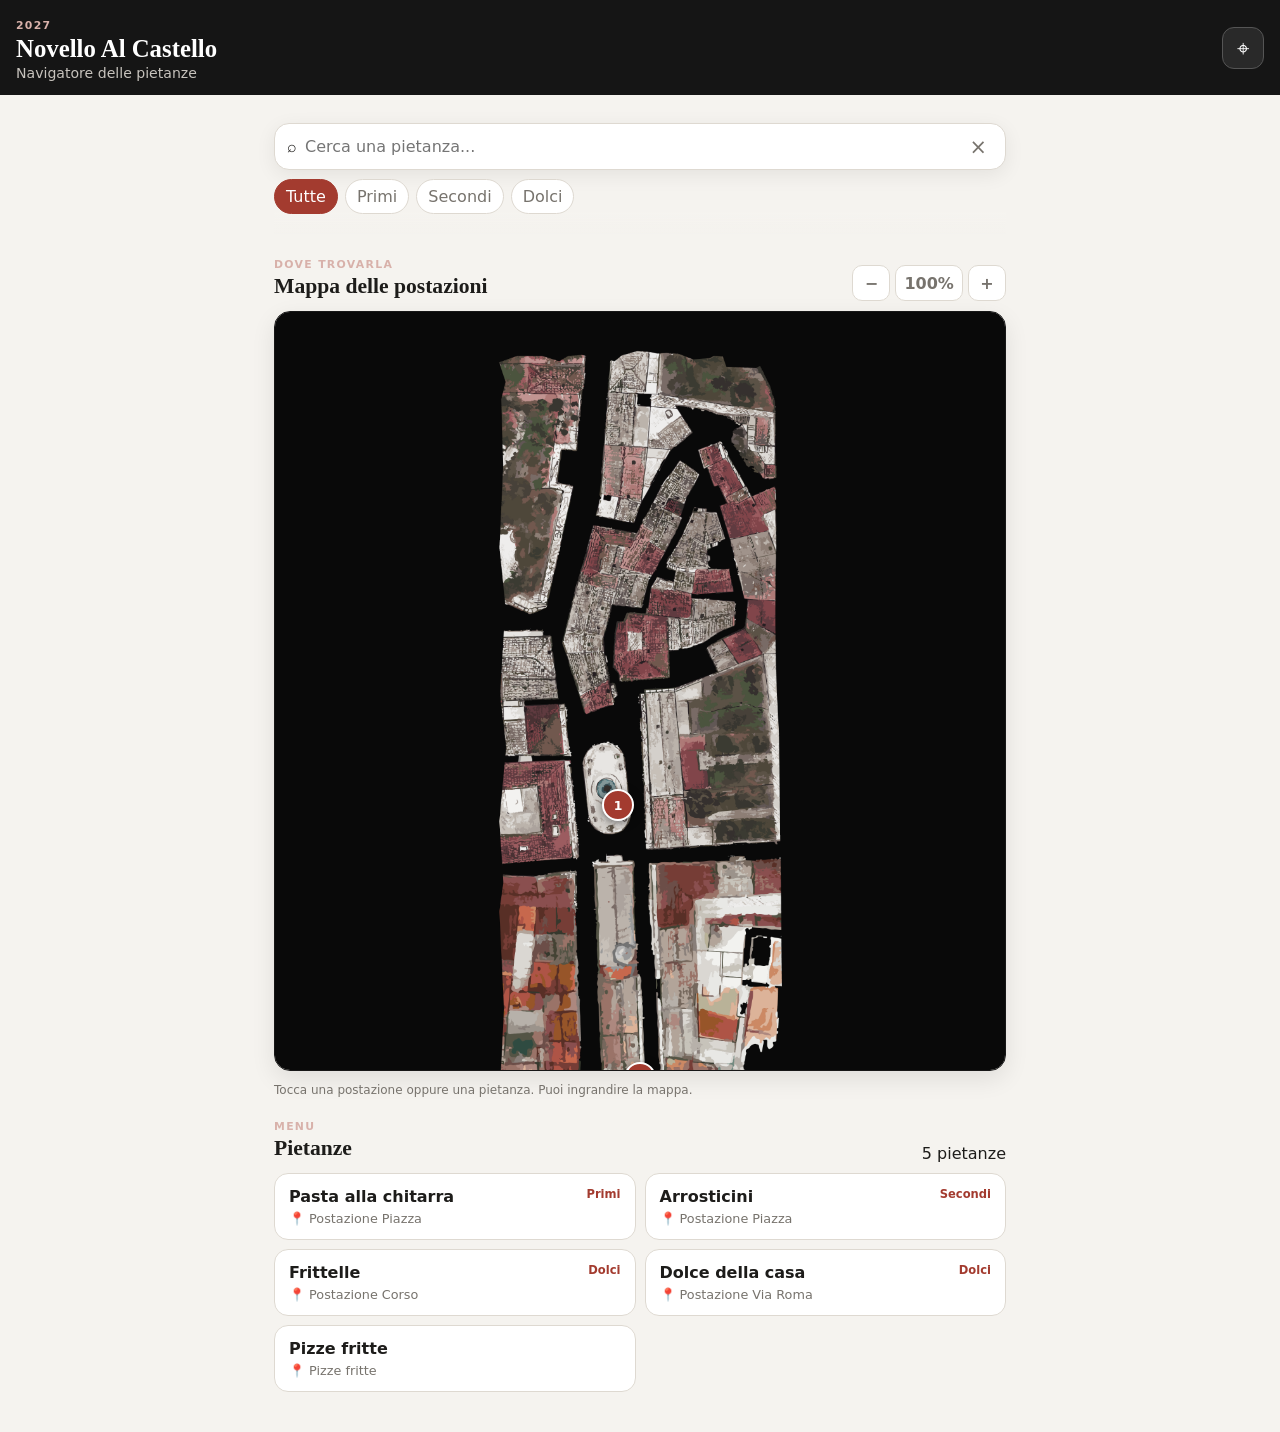
==== index.html @ c0e8e5af "prima versione del navigatore del novello" ====
<!doctype html>
<html lang="it">
<head>
    <meta charset="utf-8">
    <meta name="viewport" content="width=device-width,initial-scale=1,viewport-fit=cover">
    <meta name="theme-color" content="#151515">
    <title>Navigatore</title>
    <link rel="stylesheet" href="styles.css">
</head>
<body>

<header>
    <div>
        <small id="year"></small>
        <h1 id="name"></h1>
        <p id="subtitle"></p>
    </div>
    <button id="locate" aria-label="La mia posizione">⌖</button>
</header>

<main>

    <section class="search">
        <label>
            ⌕
            <input id="search" type="search" placeholder="Cerca una pietanza...">
            <button id="clear">×</button>
        </label>
        <div id="filters"></div>
    </section>

    <!-- Navigazione mobile -->
    <nav class="view-tabs" aria-label="Navigazione">
        <button id="tab-map" class="view-tab active" type="button">
            🗺️ Mappa
        </button>
        <button id="tab-dishes" class="view-tab" type="button">
            🍴 Pietanze
        </button>
    </nav>

    <section id="map-section" class="mapbox">
        <div class="sect">
            <div>
                <small>DOVE TROVARLA</small>
                <h2>Mappa delle postazioni</h2>
            </div>

            <div>
                <button class="zoom" id="minus">−</button>
                <button class="zoom" id="reset">100%</button>
                <button class="zoom" id="plus">+</button>
            </div>
        </div>

        <div id="viewport">
            <div id="stage">
                <img id="map" alt="Mappa delle postazioni">
                <div id="markers"></div>
            </div>
        </div>

        <p class="hint">
            Tocca una postazione oppure una pietanza.
            Puoi ingrandire la mappa.
        </p>
    </section>

    <section id="dishes-section">
        <div class="sect">
            <div>
                <small>MENU</small>
                <h2>Pietanze</h2>
            </div>
            <span id="count"></span>
        </div>

        <div id="dishes"></div>
        <div id="empty" class="empty">Nessuna pietanza trovata.</div>
    </section>

</main>

<div id="toast"></div>

<script src="config.js"></script>
<script src="app.js"></script>

</body>
</html>
---- styles.css ----
*{box-sizing:border-box}

:root{
    --bg:#f5f3ef;
    --white:#fff;
    --text:#1d1c1a;
    --muted:#77736d;
    --red:#a33b2f;
    --border:#ded9d1
}

body{
    margin:0;
    background:var(--bg);
    color:var(--text);
    font-family:system-ui,-apple-system,BlinkMacSystemFont,"Segoe UI",sans-serif
}

button,input{
    font:inherit
}

header{
    position:sticky;
    top:0;
    z-index:20;
    background:#151515;
    color:#fff;
    padding:max(14px,env(safe-area-inset-top)) 16px 14px;
    display:flex;
    justify-content:space-between;
    align-items:center
}

header div{
    max-width:760px;
    margin:auto 0
}

header small,
section small{
    letter-spacing:.12em;
    font-size:.68rem;
    font-weight:800;
    color:#d8b1aa
}

h1{
    font:700 1.55rem Georgia,serif;
    margin:2px 0
}

header p{
    margin:0;
    color:#c7c3bd;
    font-size:.88rem
}

header button{
    border:1px solid #555;
    background:#292929;
    color:#fff;
    border-radius:12px;
    width:42px;
    height:42px;
    font-size:1.4rem
}

main{
    max-width:760px;
    margin:auto;
    padding:10px 14px 40px
}

/* Ricerca */

.search{
    position:sticky;
    top:72px;
    z-index:10;
    padding:8px 0 12px;
    background:linear-gradient(var(--bg) 80%,transparent)
}

.search label{
    display:flex;
    align-items:center;
    gap:8px;
    background:#fff;
    border:1px solid var(--border);
    border-radius:15px;
    padding:0 12px;
    box-shadow:0 5px 20px #00000012
}

.search input{
    width:100%;
    border:0;
    outline:0;
    background:transparent;
    padding:13px 0
}

.search label>button{
    border:0;
    background:none;
    font-size:1.3rem;
    color:var(--muted)
}

#filters{
    display:flex;
    gap:7px;
    overflow:auto;
    padding:9px 0
}

.filter,
.zoom{
    white-space:nowrap;
    border:1px solid var(--border);
    background:#fff;
    color:var(--muted);
    border-radius:999px;
    padding:7px 11px
}

.filter.active{
    background:var(--red);
    color:#fff;
    border-color:var(--red)
}

/* Navigazione Mappa / Pietanze */

.view-tabs{
    display:none;
}

.view-tab{
    border:0;
    background:transparent;
    color:var(--muted);
    font-weight:800;
    padding:10px 8px;
    border-radius:10px
}

.view-tab.active{
    background:var(--red);
    color:#fff
}

/* Titoli */

.sect{
    display:flex;
    justify-content:space-between;
    align-items:end;
    gap:10px;
    margin:18px 0 10px
}

.sect h2{
    font:700 1.35rem Georgia,serif;
    margin:2px 0
}

/* Zoom */

.zoom{
    border-radius:10px;
    min-width:38px;
    min-height:36px;
    padding:0 8px;
    font-weight:700
}

/* Mappa */

.mapbox #viewport{
    height:min(72vh,720px);
    min-height:420px;
    overflow:auto;
    background:#090909;
    border-radius:16px;
    border:1px solid #171717;
    box-shadow:0 8px 24px #00000017
}

.mapbox #stage{
    position:relative;
    width:100%;
    transform-origin:top left
}

.mapbox img{
    display:block;
    width:100%;
    height:auto;
    user-select:none;
    -webkit-user-drag:none
}

#markers{
    position:absolute;
    inset:0;
    z-index:5;
    pointer-events:none
}

.marker{
    position:absolute;
    transform:translate(-50%,-50%);
    width:32px;
    height:32px;
    border:2px solid #fff;
    border-radius:50%;
    background:var(--red);
    color:#fff;
    font-size:.78rem;
    font-weight:900;
    box-shadow:0 2px 8px #0008;
    pointer-events:auto;
    z-index:6
}

.marker.active{
    background:#e0a31a;
    transform:translate(-50%,-50%) scale(1.3);
    z-index:10
}

.marker span{
    position:absolute;
    top:calc(100% + 6px);
    left:50%;
    transform:translateX(-50%);
    background:#111e;
    color:#fff;
    border-radius:8px;
    padding:4px 7px;
    font-size:.68rem;
    white-space:nowrap;
    opacity:0
}

.marker.active span{
    opacity:1
}

.hint{
    color:var(--muted);
    font-size:.75rem
}

/* Pietanze */

.dish{
    background:#fff;
    border:1px solid var(--border);
    border-radius:14px;
    padding:13px 14px;
    margin:9px 0;
    cursor:pointer
}

.dish.active{
    border-color:var(--red)
}

.top{
    display:flex;
    justify-content:space-between;
    gap:10px
}

.dishname{
    font-weight:800
}

.cat{
    color:var(--red);
    font-size:.72rem;
    font-weight:800
}

.where,
.desc{
    color:var(--muted);
    font-size:.8rem;
    margin-top:5px
}

.go{
    display:inline-block;
    color:var(--red);
    font-size:.78rem;
    font-weight:800;
    text-decoration:none;
    margin-top:8px
}

.empty{
    text-align:center;
    color:var(--muted);
    padding:30px
}

.hidden{
    display:none!important
}

/* Toast */

#toast{
    position:fixed;
    z-index:100;
    left:50%;
    bottom:18px;
    transform:translate(-50%,20px);
    opacity:0;
    background:#181818;
    color:#fff;
    border-radius:999px;
    padding:10px 14px;
    font-size:.8rem;
    transition:.2s;
    pointer-events:none
}

#toast.show{
    opacity:1;
    transform:translate(-50%,0)
}

/* Desktop */

@media(min-width:700px){

    main{
        padding-top:20px
    }

    .mapbox #viewport{
        height:760px
    }

    #dishes{
        display:grid;
        grid-template-columns:1fr 1fr;
        gap:9px
    }

    .dish{
        margin:0
    }
}

/* Smartphone */

@media(max-width:699px){

    main{
        padding-bottom:30px
    }

    /*
     * Le due viste diventano vere e proprie schede.
     */
    .view-tabs{
        display:grid;
        grid-template-columns:1fr 1fr;
        gap:4px;
        position:sticky;
        top:var(--mobile-tabs-top,72px);
        z-index:9;
        background:var(--bg);
        padding:5px;
        margin:0 0 8px;
        border:1px solid var(--border);
        border-radius:13px;
        box-shadow:0 4px 14px #00000010
    }

    .view-tab{
        font-size:.9rem
    }

    /*
     * Di default su smartphone vediamo la mappa.
     */
    #dishes-section{
        display:none
    }

    #map-section{
        display:block
    }

    /*
     * Quando viene selezionata la modalità Pietanze,
     * app.js aggiunge .show-dishes al body.
     */
    body.show-dishes #map-section{
        display:none
    }

    body.show-dishes #dishes-section{
        display:block
    }

    /*
     * In modalità pietanze la ricerca rimane visibile:
     * è utile per cercare velocemente un piatto.
     */
    body.show-dishes .search{
        position:sticky;
        top:var(--mobile-tabs-top,72px);
    }

    body.show-dishes .view-tabs{
        top:var(--mobile-tabs-top,72px);
    }

    /*
     * La mappa su telefono occupa quasi tutto lo spazio
     * disponibile senza rendere la pagina interminabile.
     */
    .mapbox #viewport{
        height:calc(100vh - 260px);
        min-height:430px;
        max-height:650px
    }

    .sect{
        margin-top:14px
    }

    .dish{
        margin:8px 0;
        padding:14px
    }

    .dishname{
        font-size:.95rem
    }

    .where,
    .desc{
        font-size:.78rem
    }
}
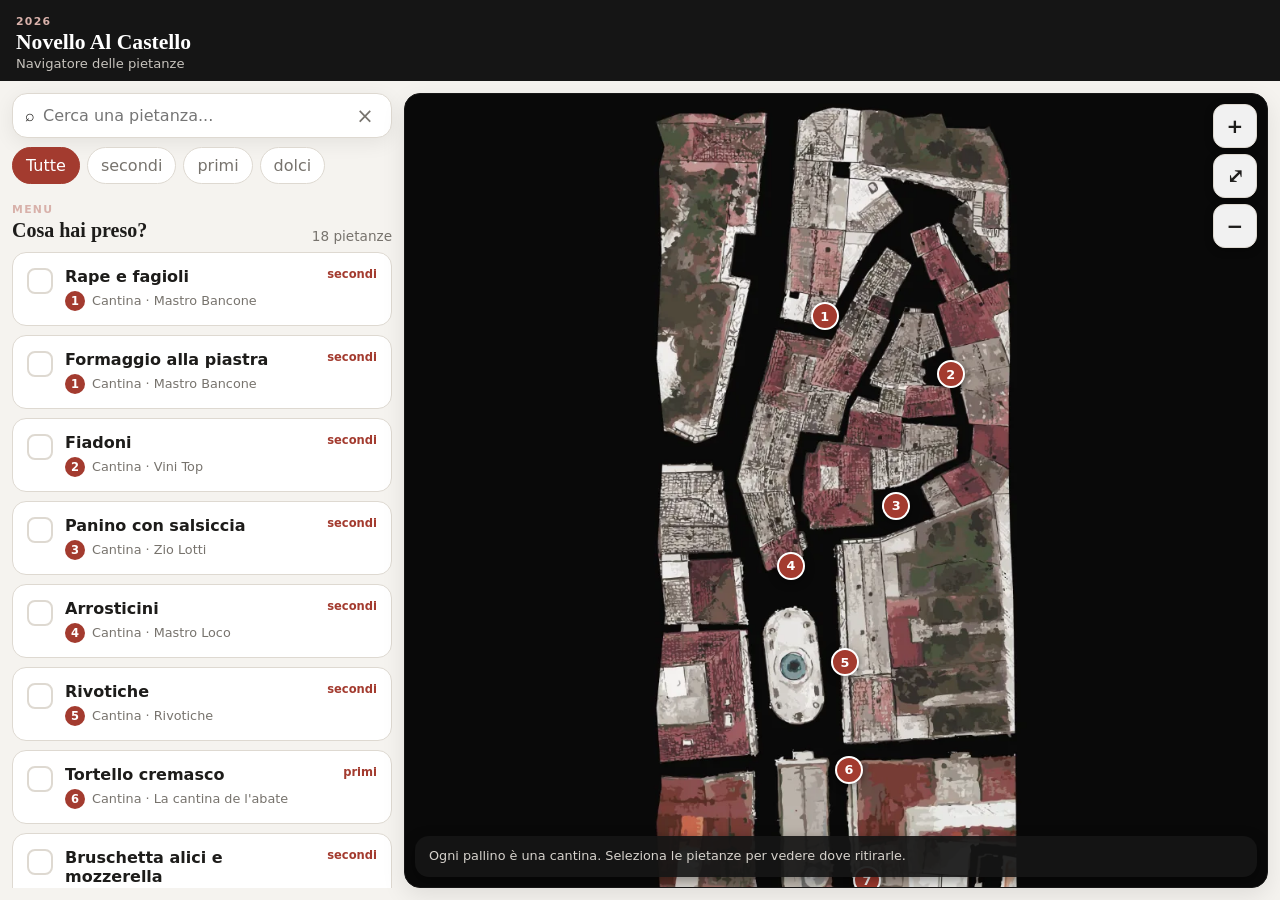
==== commit 5a467a95: "migliorata la gestione delle cantine e configurazione cantine 2026" ====
--- a/index.html
+++ b/index.html
@@ -5,9 +5,10 @@
     <meta name="viewport" content="width=device-width,initial-scale=1,viewport-fit=cover">
     <meta name="theme-color" content="#151515">
     <title>Navigatore</title>
+    <link rel="preload" href="mappa-catignano.webp" as="image" fetchpriority="high">
     <link rel="stylesheet" href="styles.css">
 </head>
-<body>
+<body class="show-dishes">
 
 <header>
     <div>
@@ -15,68 +16,64 @@
         <h1 id="name"></h1>
         <p id="subtitle"></p>
     </div>
-    <button id="locate" aria-label="La mia posizione">⌖</button>
 </header>
+
+<!-- Navigazione mobile -->
+<nav class="view-tabs" aria-label="Navigazione">
+    <button id="tab-map" class="view-tab" type="button">
+        🗺️ Mappa <span id="tab-count" class="badge hidden"></span>
+    </button>
+    <button id="tab-dishes" class="view-tab active" type="button">
+        🍴 Pietanze
+    </button>
+</nav>
 
 <main>
 
-    <section class="search">
-        <label>
-            ⌕
-            <input id="search" type="search" placeholder="Cerca una pietanza...">
-            <button id="clear">×</button>
-        </label>
-        <div id="filters"></div>
-    </section>
-
-    <!-- Navigazione mobile -->
-    <nav class="view-tabs" aria-label="Navigazione">
-        <button id="tab-map" class="view-tab active" type="button">
-            🗺️ Mappa
-        </button>
-        <button id="tab-dishes" class="view-tab" type="button">
-            🍴 Pietanze
-        </button>
-    </nav>
-
-    <section id="map-section" class="mapbox">
-        <div class="sect">
-            <div>
-                <small>DOVE TROVARLA</small>
-                <h2>Mappa delle postazioni</h2>
-            </div>
-
-            <div>
-                <button class="zoom" id="minus">−</button>
-                <button class="zoom" id="reset">100%</button>
-                <button class="zoom" id="plus">+</button>
-            </div>
-        </div>
-
+    <section id="map-section" class="mapbox" aria-label="Mappa delle postazioni">
         <div id="viewport">
             <div id="stage">
-                <img id="map" alt="Mappa delle postazioni">
+                <img id="map" alt="Mappa delle postazioni" draggable="false" decoding="async">
                 <div id="markers"></div>
             </div>
         </div>
 
-        <p class="hint">
-            Tocca una postazione oppure una pietanza.
-            Puoi ingrandire la mappa.
-        </p>
+        <div id="maploading" class="maploading">Caricamento mappa…</div>
+
+        <div id="current" class="current" aria-live="polite"></div>
+
+        <div class="zoombar">
+            <button class="zoom" id="plus" type="button" aria-label="Ingrandisci">+</button>
+            <button class="zoom" id="reset" type="button" aria-label="Mostra tutta la mappa">⤢</button>
+            <button class="zoom" id="minus" type="button" aria-label="Riduci">−</button>
+        </div>
     </section>
 
     <section id="dishes-section">
+        <div class="search">
+            <label>
+                ⌕
+                <input id="search" type="search" placeholder="Cerca una pietanza..." autocomplete="off">
+                <button id="clear" type="button" aria-label="Cancella ricerca">×</button>
+            </label>
+            <div id="filters"></div>
+        </div>
+
         <div class="sect">
             <div>
                 <small>MENU</small>
-                <h2>Pietanze</h2>
+                <h2>Cosa hai preso?</h2>
             </div>
             <span id="count"></span>
         </div>
 
         <div id="dishes"></div>
-        <div id="empty" class="empty">Nessuna pietanza trovata.</div>
+        <div id="empty" class="empty hidden">Nessuna pietanza trovata.</div>
+
+        <div id="selbar" class="selbar hidden">
+            <button id="clearsel" type="button" class="ghost">Azzera</button>
+            <button id="showmap" type="button" class="primary"></button>
+        </div>
     </section>
 
 </main>
@@ -87,4 +84,4 @@
 <script src="app.js"></script>
 
 </body>
-</html>+</html>
--- a/styles.css
+++ b/styles.css
@@ -6,35 +6,55 @@
     --text:#1d1c1a;
     --muted:#77736d;
     --red:#a33b2f;
-    --border:#ded9d1
-}
-
+    --border:#ded9d1;
+    --gap:12px
+}
+
+html,body{
+    height:100%
+}
+
+/*
+ * Layout "app": la pagina non scorre, occupa esattamente lo schermo.
+ * Scorrono solo la lista pietanze e la mappa al loro interno.
+ * dvh tiene conto delle barre del browser su iOS/Android.
+ */
 body{
     margin:0;
+    height:100vh;
+    height:100dvh;
+    overflow:hidden;
+    display:flex;
+    flex-direction:column;
     background:var(--bg);
     color:var(--text);
-    font-family:system-ui,-apple-system,BlinkMacSystemFont,"Segoe UI",sans-serif
+    font-family:system-ui,-apple-system,BlinkMacSystemFont,"Segoe UI",sans-serif;
+    -webkit-tap-highlight-color:transparent;
+    -webkit-text-size-adjust:100%
 }
 
 button,input{
     font:inherit
 }
 
+button{
+    cursor:pointer;
+    touch-action:manipulation
+}
+
 header{
-    position:sticky;
-    top:0;
-    z-index:20;
+    flex:none;
     background:#151515;
     color:#fff;
-    padding:max(14px,env(safe-area-inset-top)) 16px 14px;
+    padding:max(10px,env(safe-area-inset-top)) max(16px,env(safe-area-inset-right)) 10px max(16px,env(safe-area-inset-left));
     display:flex;
     justify-content:space-between;
-    align-items:center
+    align-items:center;
+    gap:10px
 }
 
 header div{
-    max-width:760px;
-    margin:auto 0
+    min-width:0
 }
 
 header small,
@@ -46,41 +66,34 @@
 }
 
 h1{
-    font:700 1.55rem Georgia,serif;
-    margin:2px 0
+    font:700 1.35rem Georgia,serif;
+    margin:1px 0;
+    white-space:nowrap;
+    overflow:hidden;
+    text-overflow:ellipsis
 }
 
 header p{
     margin:0;
     color:#c7c3bd;
-    font-size:.88rem
-}
-
-header button{
-    border:1px solid #555;
-    background:#292929;
-    color:#fff;
-    border-radius:12px;
-    width:42px;
-    height:42px;
-    font-size:1.4rem
+    font-size:.82rem
 }
 
 main{
-    max-width:760px;
-    margin:auto;
-    padding:10px 14px 40px
+    flex:1;
+    min-height:0;
+    width:100%;
+    display:grid;
+    gap:var(--gap);
+    padding:var(--gap) max(var(--gap),env(safe-area-inset-right)) max(var(--gap),env(safe-area-inset-bottom)) max(var(--gap),env(safe-area-inset-left))
+}
+
+main>section{
+    min-height:0;
+    min-width:0
 }
 
 /* Ricerca */
-
-.search{
-    position:sticky;
-    top:72px;
-    z-index:10;
-    padding:8px 0 12px;
-    background:linear-gradient(var(--bg) 80%,transparent)
-}
 
 .search label{
     display:flex;
@@ -89,19 +102,28 @@
     background:#fff;
     border:1px solid var(--border);
     border-radius:15px;
-    padding:0 12px;
+    padding:0 6px 0 12px;
     box-shadow:0 5px 20px #00000012
 }
 
 .search input{
     width:100%;
+    min-width:0;
     border:0;
     outline:0;
     background:transparent;
-    padding:13px 0
+    padding:12px 0;
+    font-size:16px /* sotto i 16px iOS zooma la pagina al focus */
+}
+
+.search input::-webkit-search-cancel-button{
+    display:none
 }
 
 .search label>button{
+    flex:none;
+    width:40px;
+    height:40px;
     border:0;
     background:none;
     font-size:1.3rem;
@@ -111,18 +133,23 @@
 #filters{
     display:flex;
     gap:7px;
-    overflow:auto;
-    padding:9px 0
-}
-
-.filter,
-.zoom{
+    overflow-x:auto;
+    padding:9px 0 2px;
+    scrollbar-width:none
+}
+
+#filters::-webkit-scrollbar{
+    display:none
+}
+
+.filter{
+    flex:none;
     white-space:nowrap;
     border:1px solid var(--border);
     background:#fff;
     color:var(--muted);
     border-radius:999px;
-    padding:7px 11px
+    padding:8px 13px
 }
 
 .filter.active{
@@ -131,10 +158,10 @@
     border-color:var(--red)
 }
 
-/* Navigazione Mappa / Pietanze */
+/* Navigazione Mappa / Pietanze (solo smartphone) */
 
 .view-tabs{
-    display:none;
+    display:none
 }
 
 .view-tab{
@@ -158,40 +185,49 @@
     justify-content:space-between;
     align-items:end;
     gap:10px;
-    margin:18px 0 10px
+    margin:14px 0 8px
 }
 
 .sect h2{
-    font:700 1.35rem Georgia,serif;
+    font:700 1.25rem Georgia,serif;
     margin:2px 0
 }
 
-/* Zoom */
-
-.zoom{
-    border-radius:10px;
-    min-width:38px;
-    min-height:36px;
-    padding:0 8px;
-    font-weight:700
+#count{
+    color:var(--muted);
+    font-size:.85rem
 }
 
 /* Mappa */
 
-.mapbox #viewport{
-    height:min(72vh,720px);
-    min-height:420px;
-    overflow:auto;
+.mapbox{
+    position:relative;
+    overflow:hidden;
     background:#090909;
     border-radius:16px;
     border:1px solid #171717;
     box-shadow:0 8px 24px #00000017
 }
 
+/*
+ * Il viewport è un flex container: con margin:auto lo stage
+ * resta centrato quando è più piccolo, e scorre quando è più grande.
+ */
+.mapbox #viewport{
+    position:absolute;
+    inset:0;
+    display:flex;
+    overflow:auto;
+    overscroll-behavior:contain;
+    touch-action:pan-x pan-y; /* il pinch lo gestisce app.js */
+    -webkit-overflow-scrolling:touch;
+    scrollbar-width:thin
+}
+
 .mapbox #stage{
     position:relative;
-    width:100%;
-    transform-origin:top left
+    flex:none;
+    margin:auto
 }
 
 .mapbox img{
@@ -199,7 +235,9 @@
     width:100%;
     height:auto;
     user-select:none;
-    -webkit-user-drag:none
+    -webkit-user-select:none;
+    -webkit-user-drag:none;
+    -webkit-touch-callout:none
 }
 
 #markers{
@@ -212,23 +250,39 @@
 .marker{
     position:absolute;
     transform:translate(-50%,-50%);
-    width:32px;
-    height:32px;
+    width:28px;
+    height:28px;
+    padding:0;
     border:2px solid #fff;
     border-radius:50%;
     background:var(--red);
     color:#fff;
-    font-size:.78rem;
+    font-size:.8rem;
     font-weight:900;
     box-shadow:0 2px 8px #0008;
     pointer-events:auto;
     z-index:6
 }
 
+/* Area di tocco più ampia del pallino */
+.marker::before{
+    content:"";
+    position:absolute;
+    inset:-8px;
+    border-radius:50%
+}
+
 .marker.active{
     background:#e0a31a;
+    color:#111;
     transform:translate(-50%,-50%) scale(1.3);
-    z-index:10
+    z-index:10;
+    animation:pulse 1.6s ease-out infinite
+}
+
+@keyframes pulse{
+    0%{box-shadow:0 0 0 0 #e0a31acc,0 2px 8px #0008}
+    100%{box-shadow:0 0 0 18px #e0a31a00,0 2px 8px #0008}
 }
 
 .marker span{
@@ -242,31 +296,251 @@
     padding:4px 7px;
     font-size:.68rem;
     white-space:nowrap;
-    opacity:0
-}
-
-.marker.active span{
-    opacity:1
-}
-
-.hint{
-    color:var(--muted);
-    font-size:.75rem
+    opacity:0;
+    pointer-events:none
+}
+
+.marker.active span,
+.marker.peek span,
+.marker.peek{
+    z-index:11
+}
+
+/* Mappa in caricamento (rete lenta) */
+
+.maploading{
+    position:absolute;
+    inset:0;
+    z-index:12;
+    display:grid;
+    place-items:center;
+    padding:20px;
+    text-align:center;
+    color:#c7c3bd;
+    font-size:.9rem
+}
+
+/* Postazioni selezionate, sovrapposte al fondo della mappa */
+
+.current{
+    position:absolute;
+    z-index:15;
+    left:10px;
+    right:10px;
+    bottom:10px;
+    max-height:38%;
+    overflow-y:auto;
+    overscroll-behavior:contain;
+    background:#151515eb;
+    color:#fff;
+    border-radius:14px;
+    padding:4px;
+    font-size:.85rem;
+    line-height:1.3;
+    box-shadow:0 4px 14px #0006
+}
+
+.legend{
+    padding:8px 10px;
+    color:#d6d2cc;
+    font-size:.8rem
+}
+
+.stop{
+    display:flex;
+    align-items:center;
+    gap:10px;
+    width:100%;
+    border:0;
+    background:none;
+    color:inherit;
+    text-align:left;
+    padding:7px 8px;
+    border-radius:10px
+}
+
+.stop+.stop{
+    border-top:1px solid #ffffff1a
+}
+
+.stop i{
+    flex:none;
+    display:grid;
+    place-items:center;
+    width:30px;
+    height:30px;
+    border-radius:50%;
+    background:#e0a31a;
+    color:#111;
+    font:normal 900 .85rem system-ui,sans-serif
+}
+
+.stop b{
+    display:block;
+    color:#f0c25a
+}
+
+.stop small{
+    color:#d6d2cc
+}
+
+/* Zoom, sovrapposto alla mappa */
+
+.zoombar{
+    position:absolute;
+    z-index:15;
+    top:10px;
+    right:10px;
+    display:flex;
+    flex-direction:column;
+    gap:6px
+}
+
+.zoom{
+    width:44px;
+    height:44px;
+    border:1px solid var(--border);
+    background:#fffffff0;
+    color:var(--text);
+    border-radius:12px;
+    font-size:1.25rem;
+    font-weight:700;
+    box-shadow:0 2px 8px #0005
+}
+
+.zoom:disabled{
+    opacity:.45;
+    cursor:default
 }
 
 /* Pietanze */
 
+#dishes-section{
+    display:flex;
+    flex-direction:column
+}
+
+#dishes,
+#empty{
+    flex:1;
+    min-height:0
+}
+
+#dishes{
+    overflow-y:auto;
+    overscroll-behavior:contain;
+    -webkit-overflow-scrolling:touch;
+    padding-bottom:6px
+}
+
 .dish{
+    display:flex;
+    gap:12px;
+    align-items:flex-start;
+    width:100%;
+    text-align:left;
+    color:inherit;
     background:#fff;
     border:1px solid var(--border);
     border-radius:14px;
+    padding:14px;
+    margin:0 0 9px;
+    cursor:pointer
+}
+
+.dish.active{
+    border-color:var(--red);
+    box-shadow:0 0 0 1px var(--red);
+    background:#fdf6f4
+}
+
+.dish .body{
+    flex:1;
+    min-width:0
+}
+
+/* Spunta: il cliente seleziona tutte le pietanze che ha comprato */
+.check{
+    flex:none;
+    width:26px;
+    height:26px;
+    margin-top:1px;
+    border:2px solid var(--border);
+    border-radius:8px;
+    background:#fff;
+    display:grid;
+    place-items:center
+}
+
+.dish.active .check{
+    background:var(--red);
+    border-color:var(--red)
+}
+
+.dish.active .check::after{
+    content:"";
+    width:6px;
+    height:12px;
+    margin-top:-3px;
+    border:solid #fff;
+    border-width:0 3px 3px 0;
+    transform:rotate(45deg)
+}
+
+/* Numero identificativo della cantina */
+.where i{
+    display:inline-grid;
+    place-items:center;
+    min-width:20px;
+    height:20px;
+    padding:0 4px;
+    margin-right:3px;
+    border-radius:999px;
+    background:var(--red);
+    color:#fff;
+    font:normal 900 .72rem system-ui,sans-serif
+}
+
+/* Barra "Vedi sulla mappa" */
+
+.selbar{
+    flex:none;
+    display:flex;
+    gap:8px;
+    padding-top:8px
+}
+
+.selbar button{
+    border-radius:13px;
     padding:13px 14px;
-    margin:9px 0;
-    cursor:pointer
-}
-
-.dish.active{
-    border-color:var(--red)
+    font-weight:800
+}
+
+.selbar .primary{
+    flex:1;
+    border:0;
+    background:var(--red);
+    color:#fff;
+    box-shadow:0 6px 18px #a33b2f55
+}
+
+.selbar .ghost{
+    border:1px solid var(--border);
+    background:#fff;
+    color:var(--muted)
+}
+
+.badge{
+    display:inline-grid;
+    place-items:center;
+    min-width:20px;
+    height:20px;
+    padding:0 5px;
+    margin-left:4px;
+    border-radius:999px;
+    background:#e0a31a;
+    color:#111;
+    font-size:.72rem
 }
 
 .top{
@@ -295,10 +569,11 @@
 .go{
     display:inline-block;
     color:var(--red);
-    font-size:.78rem;
+    font-size:.8rem;
     font-weight:800;
     text-decoration:none;
-    margin-top:8px
+    margin-top:8px;
+    padding:4px 0
 }
 
 .empty{
@@ -317,9 +592,10 @@
     position:fixed;
     z-index:100;
     left:50%;
-    bottom:18px;
+    bottom:max(18px,env(safe-area-inset-bottom));
     transform:translate(-50%,20px);
     opacity:0;
+    max-width:calc(100% - 32px);
     background:#181818;
     color:#fff;
     border-radius:999px;
@@ -334,120 +610,160 @@
     transform:translate(-50%,0)
 }
 
-/* Desktop */
-
-@media(min-width:700px){
-
-    main{
-        padding-top:20px
-    }
-
-    .mapbox #viewport{
-        height:760px
-    }
-
-    #dishes{
-        display:grid;
-        grid-template-columns:1fr 1fr;
-        gap:9px
-    }
-
-    .dish{
-        margin:0
-    }
-}
-
-/* Smartphone */
+/* Smartphone: due schede a tutta altezza */
 
 @media(max-width:699px){
 
-    main{
-        padding-bottom:30px
-    }
-
-    /*
-     * Le due viste diventano vere e proprie schede.
-     */
+    :root{
+        --gap:8px
+    }
+
+    header p{
+        display:none
+    }
+
     .view-tabs{
+        flex:none;
         display:grid;
         grid-template-columns:1fr 1fr;
         gap:4px;
-        position:sticky;
-        top:var(--mobile-tabs-top,72px);
-        z-index:9;
-        background:var(--bg);
-        padding:5px;
-        margin:0 0 8px;
+        margin:8px max(8px,env(safe-area-inset-right)) 0 max(8px,env(safe-area-inset-left));
+        padding:4px;
+        background:#fff;
         border:1px solid var(--border);
-        border-radius:13px;
-        box-shadow:0 4px 14px #00000010
-    }
-
-    .view-tab{
-        font-size:.9rem
-    }
-
-    /*
-     * Di default su smartphone vediamo la mappa.
-     */
-    #dishes-section{
+        border-radius:13px
+    }
+
+    body.show-dishes #map-section,
+    body:not(.show-dishes) #dishes-section{
         display:none
     }
 
-    #map-section{
-        display:block
-    }
-
-    /*
-     * Quando viene selezionata la modalità Pietanze,
-     * app.js aggiunge .show-dishes al body.
-     */
-    body.show-dishes #map-section{
-        display:none
-    }
-
-    body.show-dishes #dishes-section{
-        display:block
-    }
-
-    /*
-     * In modalità pietanze la ricerca rimane visibile:
-     * è utile per cercare velocemente un piatto.
-     */
-    body.show-dishes .search{
-        position:sticky;
-        top:var(--mobile-tabs-top,72px);
-    }
-
-    body.show-dishes .view-tabs{
-        top:var(--mobile-tabs-top,72px);
-    }
-
-    /*
-     * La mappa su telefono occupa quasi tutto lo spazio
-     * disponibile senza rendere la pagina interminabile.
-     */
-    .mapbox #viewport{
-        height:calc(100vh - 260px);
-        min-height:430px;
-        max-height:650px
-    }
-
     .sect{
-        margin-top:14px
-    }
-
-    .dish{
-        margin:8px 0;
-        padding:14px
+        margin-top:12px
     }
 
     .dishname{
         font-size:.95rem
     }
-
-    .where,
-    .desc{
-        font-size:.78rem
-    }
-}+}
+
+@media(min-width:700px){
+
+    .selbar .primary{
+        display:none
+    }
+
+    .selbar{
+        justify-content:flex-end
+    }
+}
+
+/* Schermi grandi verticali (totem, tablet): mappa sopra, pietanze sotto */
+
+@media(min-width:700px) and (orientation:portrait){
+
+    main{
+        grid-template-rows:minmax(0,1fr) minmax(0,auto);
+        max-width:1100px;
+        margin:0 auto
+    }
+
+    #dishes-section{
+        max-height:36vh;
+        max-height:36dvh
+    }
+
+    #dishes{
+        display:grid;
+        grid-template-columns:repeat(auto-fill,minmax(240px,1fr));
+        align-content:start;
+        gap:9px
+    }
+
+    .dish{
+        margin:0
+    }
+}
+
+/* Schermi orizzontali (desktop, tablet e telefoni ruotati): pietanze a sinistra, mappa a destra */
+
+@media(min-width:700px) and (orientation:landscape){
+
+    main{
+        grid-template-columns:minmax(280px,380px) minmax(0,1fr)
+    }
+
+    #dishes-section{
+        order:-1
+    }
+
+    .sect{
+        margin-top:12px
+    }
+}
+
+/* Totem: testi e tocchi più grandi */
+
+@media(min-width:1000px) and (min-height:1600px){
+
+    html{
+        font-size:22px
+    }
+
+    .search input{
+        font-size:1rem
+    }
+
+    .zoom{
+        width:64px;
+        height:64px;
+        font-size:1.6rem
+    }
+
+    .marker{
+        width:38px;
+        height:38px
+    }
+
+    .check{
+        width:34px;
+        height:34px
+    }
+}
+
+/* Schermi bassi (telefono ruotato): header compatto */
+
+@media(max-height:500px){
+
+    header{
+        padding-top:max(6px,env(safe-area-inset-top));
+        padding-bottom:6px
+    }
+
+    header small,
+    header p{
+        display:none
+    }
+
+    h1{
+        font-size:1.1rem
+    }
+
+    .sect{
+        display:none
+    }
+}
+
+/* Totem: niente selezione del testo né menu con la pressione prolungata */
+
+body.totem{
+    user-select:none;
+    -webkit-user-select:none;
+    -webkit-touch-callout:none
+}
+
+body.totem input{
+    user-select:text;
+    -webkit-user-select:text
+}
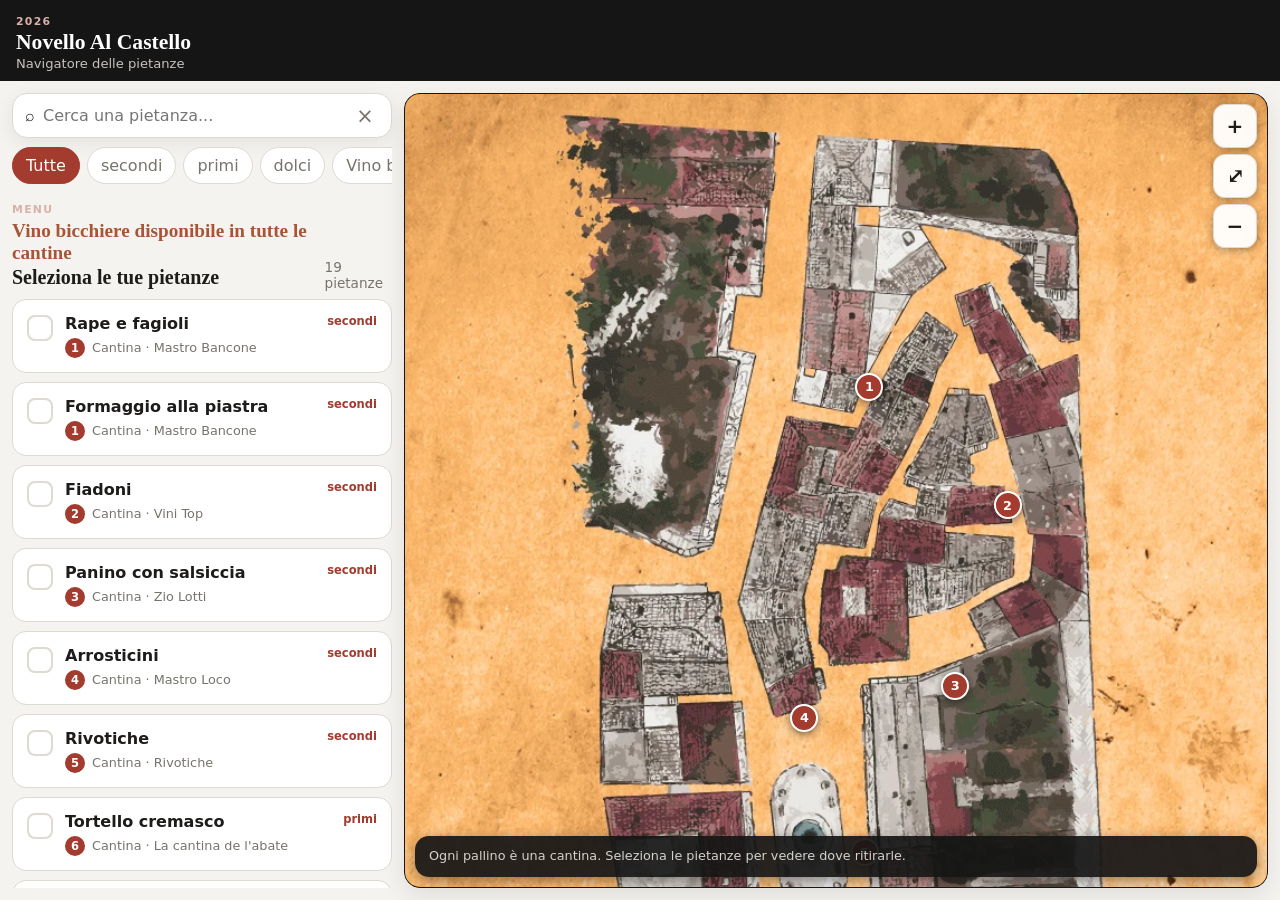
==== commit a91ef01c: "usiamo una mappa con sfondo novello e aggiunte note informative" ====
--- a/index.html
+++ b/index.html
@@ -20,11 +20,11 @@
 
 <!-- Navigazione mobile -->
 <nav class="view-tabs" aria-label="Navigazione">
+    <button id="tab-dishes" class="view-tab active" type="button">
+        🍴 Pietanze
+    </button>
     <button id="tab-map" class="view-tab" type="button">
         🗺️ Mappa <span id="tab-count" class="badge hidden"></span>
-    </button>
-    <button id="tab-dishes" class="view-tab active" type="button">
-        🍴 Pietanze
     </button>
 </nav>
 
@@ -62,7 +62,8 @@
         <div class="sect">
             <div>
                 <small>MENU</small>
-                <h2>Cosa hai preso?</h2>
+                <p class="wine-note">Vino bicchiere disponibile in tutte le cantine</p>
+                <h2>Seleziona le tue pietanze</h2>
             </div>
             <span id="count"></span>
         </div>
--- a/styles.css
+++ b/styles.css
@@ -193,6 +193,13 @@
     margin:2px 0
 }
 
+.wine-note{
+    margin:3px 0 0;
+    color:#a65636;
+    font: 700 1.2rem Georgia, serif;
+    font-weight:700
+}
+
 #count{
     color:var(--muted);
     font-size:.85rem
@@ -210,13 +217,13 @@
 }
 
 /*
- * Il viewport è un flex container: con margin:auto lo stage
- * resta centrato quando è più piccolo, e scorre quando è più grande.
+ * I margini automatici centrano lo stage quando entra nel viewport;
+ * quando è più largo, lo stage parte dal bordo e può scorrere.
  */
 .mapbox #viewport{
     position:absolute;
     inset:0;
-    display:flex;
+    display:block;
     overflow:auto;
     overscroll-behavior:contain;
     touch-action:pan-x pan-y; /* il pinch lo gestisce app.js */
@@ -227,7 +234,15 @@
 .mapbox #stage{
     position:relative;
     flex:none;
-    margin:auto
+    margin:0 auto
+}
+
+.mapbox #viewport::after{
+    content:"";
+    display:block;
+    flex:none;
+    width:1px;
+    height:var(--scroll-extra, 0px)
 }
 
 .mapbox img{
@@ -287,17 +302,27 @@
 
 .marker span{
     position:absolute;
-    top:calc(100% + 6px);
+    top:calc(100% + 10px);
     left:50%;
     transform:translateX(-50%);
-    background:#111e;
+    width:max-content;
+    max-width:min(280px, 68vw);
+    box-sizing:border-box;
+    background:#181818f5;
     color:#fff;
-    border-radius:8px;
-    padding:4px 7px;
-    font-size:.68rem;
-    white-space:nowrap;
+    border:1px solid #ffffff40;
+    border-radius:12px;
+    padding:10px 13px;
+    font-size:.9rem;
+    line-height:1.35;
+    text-align:left;
+    white-space:normal;
+    box-shadow:0 5px 20px #0009;
     opacity:0;
-    pointer-events:none
+    visibility:hidden;
+    pointer-events:none;
+    transition:opacity .18s, visibility .18s;
+    z-index:20
 }
 
 .marker.active span,
@@ -305,6 +330,25 @@
 .marker.peek{
     z-index:11
 }
+
+.marker.peek .marker-info{
+    opacity:1;
+    visibility:visible
+}
+
+.marker-info b,
+.marker-info small{display:block}
+.marker-info small{margin-top:4px;color:#eee;font-size:.82rem}
+.marker.bubble-left .marker-info{left:0;transform:none}
+.marker.bubble-right .marker-info{left:auto;right:0;transform:none}
+.marker.bubble-above .marker-info{top:auto;bottom:calc(100% + 10px)}
+/* Il pallino attivo si ingrandisce, ma il banner mantiene la misura normale. */
+.marker.active .marker-info{transform:translateX(-50%) scale(.76923);transform-origin:top center}
+.marker.active.bubble-left .marker-info{transform:scale(.76923);transform-origin:top left}
+.marker.active.bubble-right .marker-info{transform:scale(.76923);transform-origin:top right}
+.marker.active.bubble-above .marker-info{transform-origin:bottom center}
+.marker.active.bubble-left.bubble-above .marker-info{transform-origin:bottom left}
+.marker.active.bubble-right.bubble-above .marker-info{transform-origin:bottom right}
 
 /* Mappa in caricamento (rete lenta) */
 
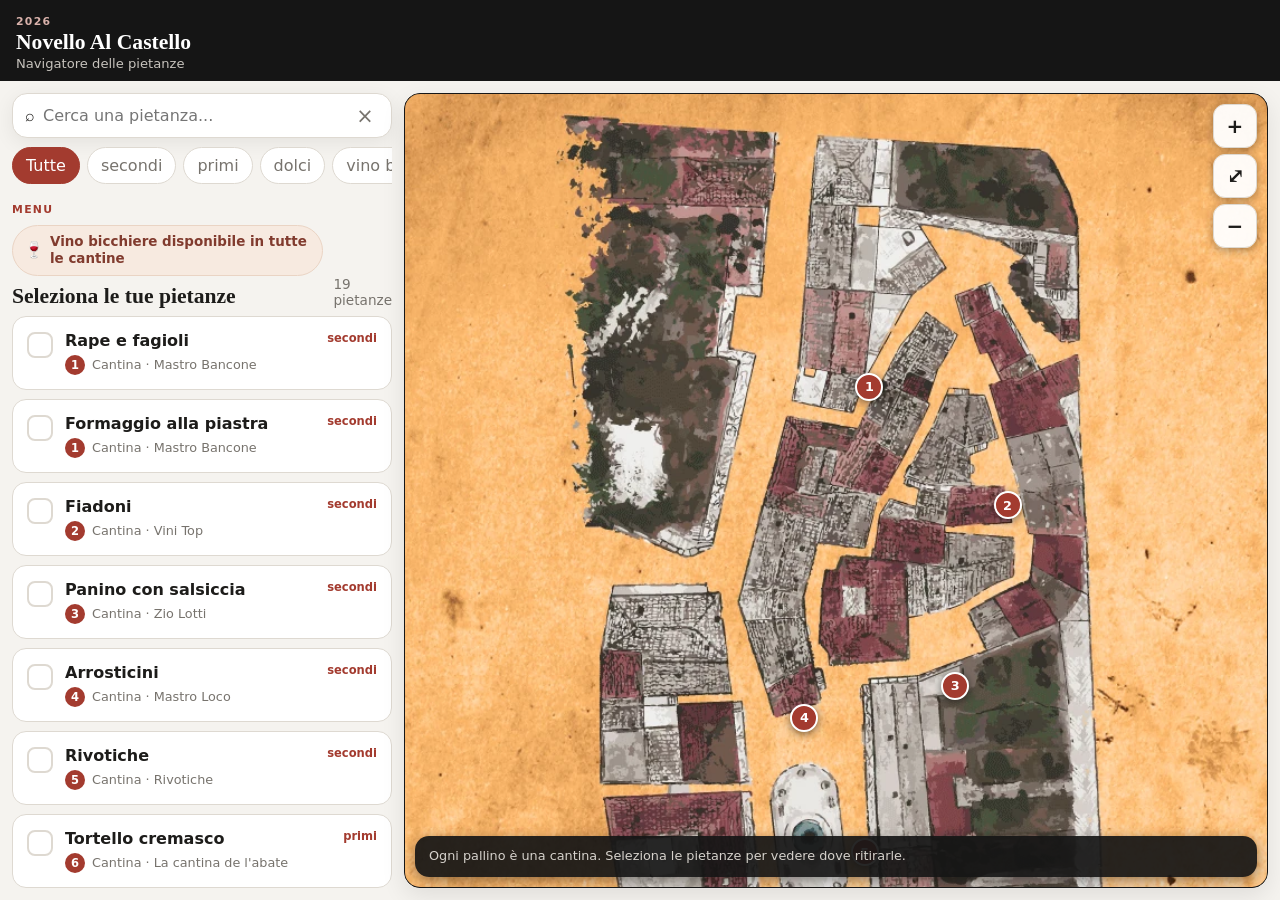
==== commit df1dd511: "banner più visibile per vino bicchiere" ====
--- a/index.html
+++ b/index.html
@@ -62,7 +62,7 @@
         <div class="sect">
             <div>
                 <small>MENU</small>
-                <p class="wine-note">Vino bicchiere disponibile in tutte le cantine</p>
+                <p class="wine-note"><span aria-hidden="true">🍷</span> Vino bicchiere disponibile in tutte le cantine</p>
                 <h2>Seleziona le tue pietanze</h2>
             </div>
             <span id="count"></span>
--- a/styles.css
+++ b/styles.css
@@ -189,16 +189,27 @@
 }
 
 .sect h2{
-    font:700 1.25rem Georgia,serif;
-    margin:2px 0
-}
+    font:700 1.35rem/1.12 Georgia,serif;
+    margin:8px 0 0
+}
+
+.sect>div>small{color:var(--red)}
 
 .wine-note{
-    margin:3px 0 0;
-    color:#a65636;
-    font: 700 1.2rem Georgia, serif;
-    font-weight:700
-}
+    display:inline-flex;
+    align-items:center;
+    gap:6px;
+    max-width:100%;
+    margin:8px 0 0;
+    padding:7px 11px;
+    border:1px solid #ead4c4;
+    border-radius:999px;
+    background:#f7eae0;
+    color:#813b2e;
+    font:650 .84rem/1.3 system-ui,-apple-system,BlinkMacSystemFont,"Segoe UI",sans-serif
+}
+
+.wine-note span{font-size:1rem;line-height:1}
 
 #count{
     color:var(--muted);
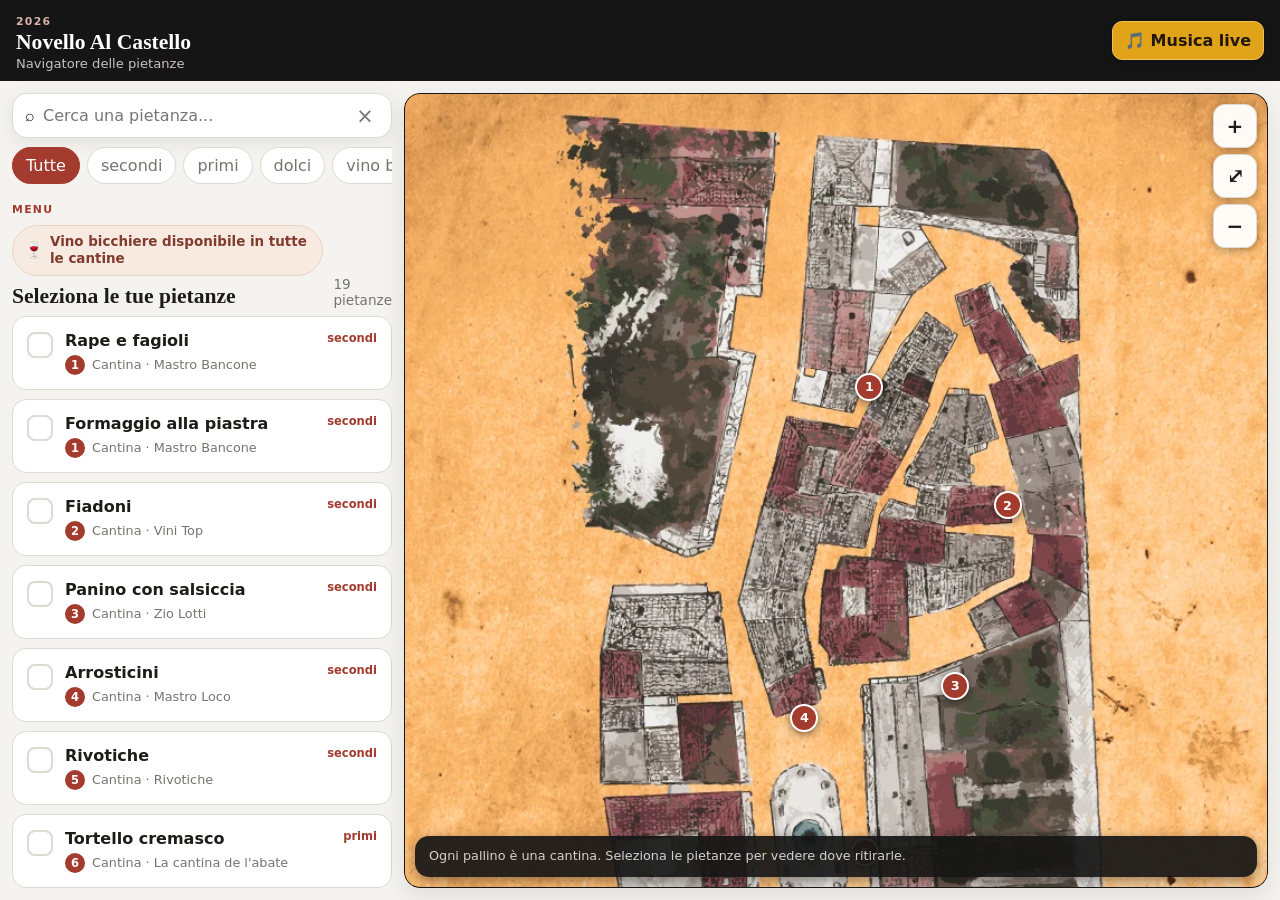
==== commit feedd9d6: "aggiunta pagina musica live" ====
--- a/index.html
+++ b/index.html
@@ -16,6 +16,7 @@
         <h1 id="name"></h1>
         <p id="subtitle"></p>
     </div>
+    <a class="music-link" href="musica.html">🎵 Musica live</a>
 </header>
 
 <!-- Navigazione mobile -->
--- a/styles.css
+++ b/styles.css
@@ -53,6 +53,9 @@
     gap:10px
 }
 
+.music-link{color:#21180a;text-decoration:none;border:1px solid #f1c15a;border-radius:10px;padding:9px 12px;background:#e0a31a;font-weight:800;white-space:nowrap;box-shadow:0 2px 8px #0004}
+.music-link:hover{background:#f0b832}
+
 header div{
     min-width:0
 }
@@ -170,7 +173,10 @@
     color:var(--muted);
     font-weight:800;
     padding:10px 8px;
-    border-radius:10px
+    border-radius:10px;
+    text-align:center;
+    text-decoration:none;
+    display:block
 }
 
 .view-tab.active{
@@ -689,6 +695,7 @@
         border-radius:13px
     }
 
+
     body.show-dishes #map-section,
     body:not(.show-dishes) #dishes-section{
         display:none
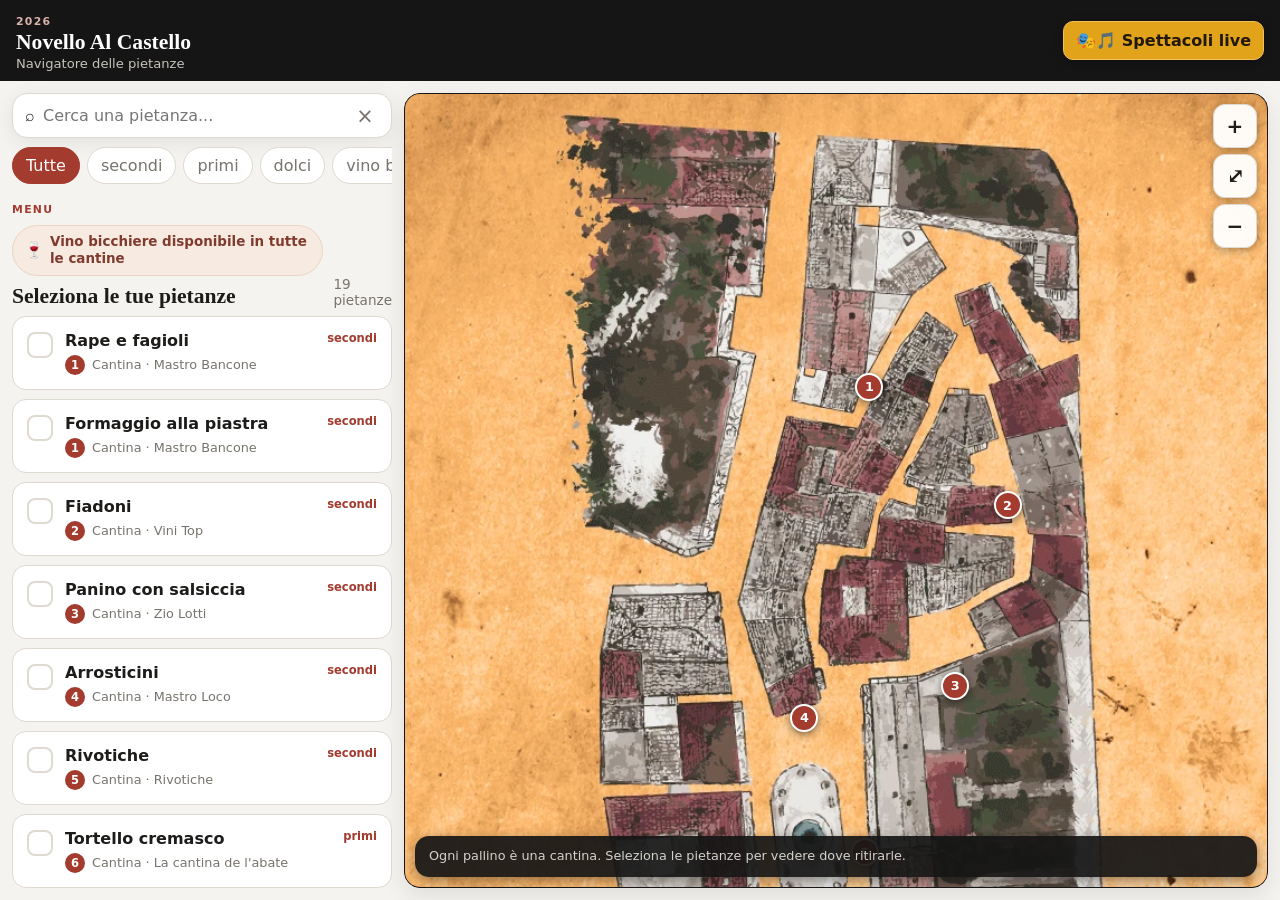
==== commit 457d5475: "possibilità di vedere la programmazione eventi" ====
--- a/index.html
+++ b/index.html
@@ -16,7 +16,7 @@
         <h1 id="name"></h1>
         <p id="subtitle"></p>
     </div>
-    <a class="music-link" href="musica.html">🎵 Musica live</a>
+    <a class="music-link" href="musica.html">🎭🎵 Spettacoli live</a>
 </header>
 
 <!-- Navigazione mobile -->
